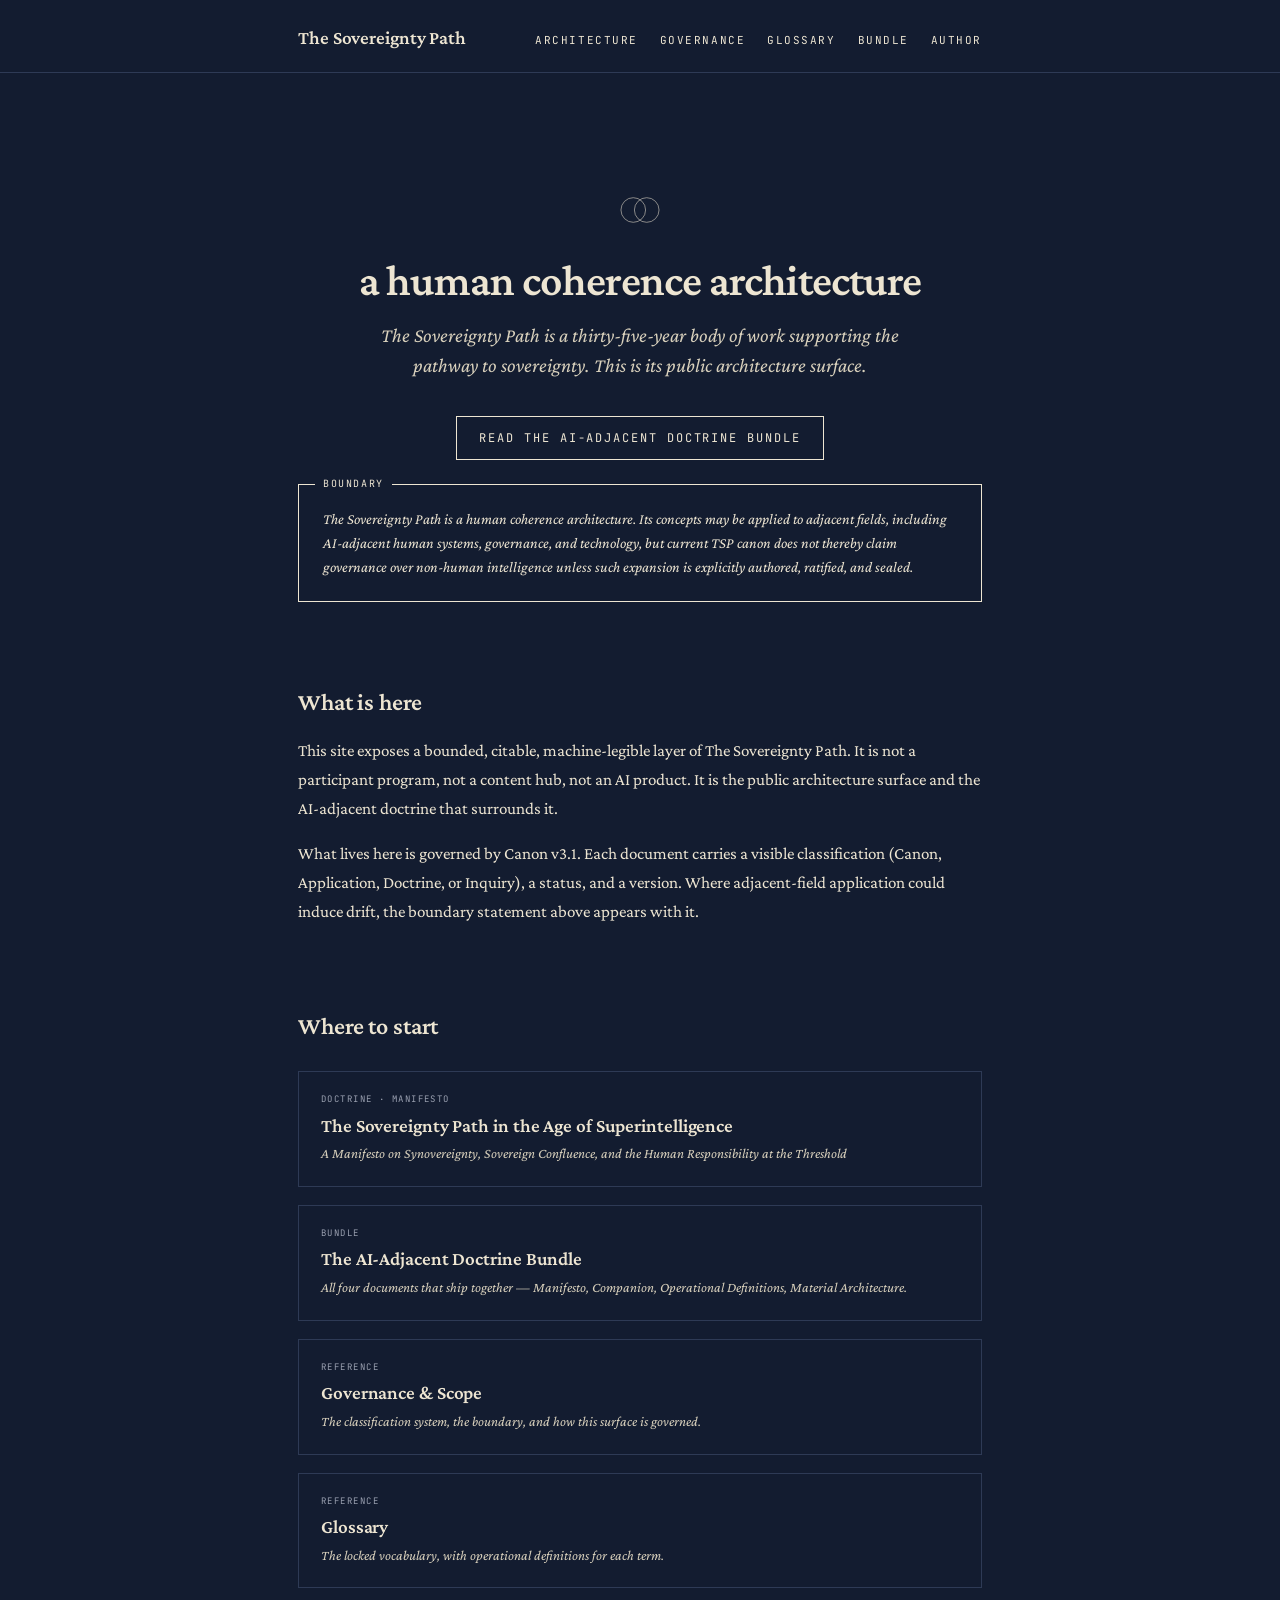
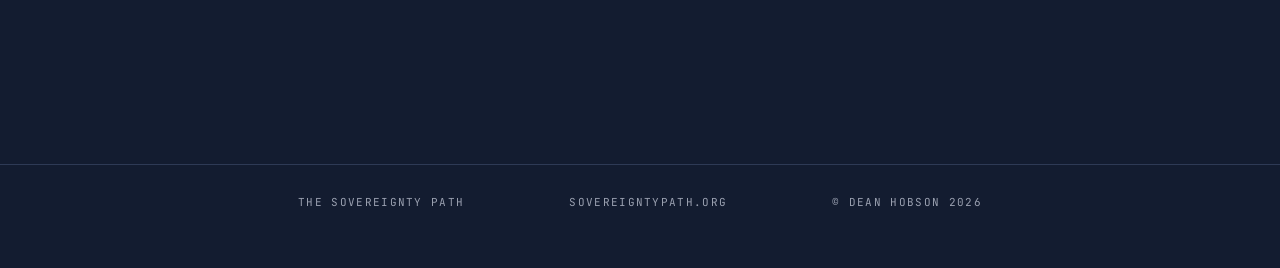
==== index.html @ 946f1873 "Add top-level pages: index, governance, glossary, author, bundle landing" ====
<!DOCTYPE html>
<html lang="en">
<head>
<meta charset="UTF-8">
<meta name="viewport" content="width=device-width, initial-scale=1.0">
<title>The Sovereignty Path — The Sovereignty Path</title>
<meta name="description" content="The Sovereignty Path — a human coherence architecture. Public architecture surface and AI-adjacent doctrine bundle.">
<link rel="icon" type="image/svg+xml" href="data:image/svg+xml,%3Csvg xmlns='http://www.w3.org/2000/svg' viewBox='0 0 100 60'%3E%3Cg fill='none' stroke='%23ede5d2' stroke-width='2.5'%3E%3Ccircle cx='38' cy='30' r='22'/%3E%3Ccircle cx='62' cy='30' r='22'/%3E%3C/g%3E%3C/svg%3E">
<link rel="preconnect" href="https://fonts.googleapis.com">
<link rel="preconnect" href="https://fonts.gstatic.com" crossorigin>
<link href="https://fonts.googleapis.com/css2?family=Crimson+Pro:ital,wght@0,400;0,500;0,600;1,400;1,500&family=JetBrains+Mono:wght@400;500&display=swap" rel="stylesheet">
<link rel="stylesheet" href="/assets/style.css">
</head>
<body>
<header class="site"><div class="wrap"><div class="brand"><a href="/">The Sovereignty Path</a></div><nav><a href="/">Architecture</a><a href="/governance.html">Governance</a><a href="/glossary.html">Glossary</a><a href="/bundle/">Bundle</a><a href="/author.html">Author</a></nav></div></header>
<main><div class="wrap"><div class="hero">
<svg class="vesica" viewBox="0 0 100 60" aria-hidden="true"><g fill="none" stroke="currentColor" stroke-width="1.2"><circle cx="38" cy="30" r="22"/><circle cx="62" cy="30" r="22"/></g></svg>
<h1>a human coherence architecture</h1>
<p class="lede">The Sovereignty Path is a thirty-five-year body of work supporting the pathway to sovereignty. This is its public architecture surface.</p>
<a class="cta" href="/bundle/">Read the AI-Adjacent Doctrine Bundle</a>
</div>
<div class="boundary">The Sovereignty Path is a human coherence architecture. Its concepts may be applied to adjacent fields, including AI-adjacent human systems, governance, and technology, but current TSP canon does not thereby claim governance over non-human intelligence unless such expansion is explicitly authored, ratified, and sealed.</div>
<div class="section"><h2>What is here</h2>
<p>This site exposes a bounded, citable, machine-legible layer of The Sovereignty Path. It is not a participant program, not a content hub, not an AI product. It is the public architecture surface and the AI-adjacent doctrine that surrounds it.</p>
<p>What lives here is governed by Canon v3.1. Each document carries a visible classification (Canon, Application, Doctrine, or Inquiry), a status, and a version. Where adjacent-field application could induce drift, the boundary statement above appears with it.</p></div>
<div class="section"><h2>Where to start</h2>
<div class="doc-grid">
<a class="doc-card" href="/bundle/manifesto.html"><div class="doc-card-cls">Doctrine · Manifesto</div><div class="doc-card-title">The Sovereignty Path in the Age of Superintelligence</div><div class="doc-card-sub">A Manifesto on Synovereignty, Sovereign Confluence, and the Human Responsibility at the Threshold</div></a>
<a class="doc-card" href="/bundle/"><div class="doc-card-cls">Bundle</div><div class="doc-card-title">The AI-Adjacent Doctrine Bundle</div><div class="doc-card-sub">All four documents that ship together — Manifesto, Companion, Operational Definitions, Material Architecture.</div></a>
<a class="doc-card" href="/governance.html"><div class="doc-card-cls">Reference</div><div class="doc-card-title">Governance &amp; Scope</div><div class="doc-card-sub">The classification system, the boundary, and how this surface is governed.</div></a>
<a class="doc-card" href="/glossary.html"><div class="doc-card-cls">Reference</div><div class="doc-card-title">Glossary</div><div class="doc-card-sub">The locked vocabulary, with operational definitions for each term.</div></a>
</div></div>
</div></main>
<footer class="site"><div class="wrap"><span>The Sovereignty Path</span><span>sovereigntypath.org</span><span>© Dean Hobson 2026</span></div></footer>
</body></html>
---- assets/style.css ----
/* sovereigntypath.org — Palette B: Linen on Indigo */
:root {
  --ink: #ede5d2;
  --ink-soft: #d8d0bc;
  --paper: #131c30;
  --paper-soft: #1c273f;
  --muted: #9aa0b0;
  --rule: #2e3a55;
  --serif: "Crimson Pro", "EB Garamond", "Iowan Old Style", Cambria, Georgia, serif;
  --sans: -apple-system, "Helvetica Neue", "Inter", system-ui, sans-serif;
  --mono: "JetBrains Mono", "SF Mono", Consolas, monospace;
}
* { box-sizing: border-box; }
html, body { margin: 0; padding: 0; }
html { background: var(--paper); }
body {
  background: var(--paper);
  color: var(--ink);
  font-family: var(--serif);
  font-size: 17px;
  line-height: 1.7;
  -webkit-font-smoothing: antialiased;
  text-rendering: optimizeLegibility;
}
a { color: var(--ink); text-decoration: underline; text-decoration-color: var(--muted); text-underline-offset: 3px; }
a:hover { text-decoration-color: var(--ink); }

.wrap { max-width: 740px; margin: 0 auto; padding: 0 28px; }
header.site { border-bottom: 1px solid var(--rule); padding: 22px 0 18px; margin-bottom: 56px; }
header.site .wrap { display: flex; justify-content: space-between; align-items: baseline; gap: 16px; flex-wrap: wrap; }
header.site .brand { font-family: var(--serif); font-size: 19px; font-weight: 600; letter-spacing: -0.005em; }
header.site .brand a { text-decoration: none; }
header.site nav { font-family: var(--mono); font-size: 11px; text-transform: uppercase; letter-spacing: 0.14em; }
header.site nav a { margin-left: 22px; text-decoration: none; }
header.site nav a:first-child { margin-left: 0; }
header.site nav a:hover { text-decoration: underline; text-decoration-color: var(--muted); text-underline-offset: 4px; }

main { padding-bottom: 96px; }

.vesica { display: block; width: 56px; height: 34px; margin: 0 auto 28px; opacity: 0.8; }
.vesica.small { width: 32px; height: 19px; margin: 36px auto 22px; opacity: 0.55; }

.doc-head { margin-bottom: 32px; }
.badges { display: flex; gap: 8px; flex-wrap: wrap; margin-bottom: 22px; font-family: var(--mono); font-size: 10px; text-transform: uppercase; letter-spacing: 0.16em; }
.badge { padding: 4px 10px; border: 1px solid currentColor; }
.badge.classification { background: var(--ink); color: var(--paper); border-color: var(--ink); font-weight: 500; }
.badge.status, .badge.bundle { color: var(--muted); border-color: var(--muted); }

h1.doc-title { font-family: var(--serif); font-size: 38px; font-weight: 600; line-height: 1.18; letter-spacing: -0.015em; margin: 0 0 12px; }
.doc-subtitle { font-family: var(--serif); font-style: italic; font-size: 19px; color: var(--ink-soft); margin: 0 0 28px; line-height: 1.45; }

.meta { font-family: var(--mono); font-size: 11px; line-height: 1.75; color: var(--muted); text-transform: uppercase; letter-spacing: 0.08em; margin: 0 0 32px; padding: 14px 0; border-top: 1px solid var(--muted); border-bottom: 1px solid var(--muted); }
.meta .row { display: grid; grid-template-columns: 130px 1fr; gap: 14px; padding: 2px 0; }
.meta .label { color: var(--ink); font-weight: 500; }

.bundle-notice { border-left: 2px solid var(--ink); padding: 12px 0 12px 18px; margin: 0 0 32px; font-family: var(--sans); font-size: 13px; line-height: 1.55; color: var(--ink-soft); }
.bundle-notice strong { color: var(--ink); font-weight: 600; }
.bundle-notice a { color: var(--ink); }

.boundary { border: 1px solid var(--ink); padding: 22px 24px; margin: 0 0 40px; font-family: var(--serif); font-style: italic; font-size: 15px; line-height: 1.6; position: relative; }
.boundary::before { content: "Boundary"; position: absolute; top: -9px; left: 16px; background: var(--paper); padding: 0 8px; font-family: var(--mono); font-style: normal; font-size: 10px; text-transform: uppercase; letter-spacing: 0.16em; color: var(--ink); }

h2 { font-family: var(--serif); font-size: 24px; font-weight: 600; margin: 56px 0 14px; letter-spacing: -0.005em; }
h3 { font-family: var(--serif); font-size: 19px; font-weight: 600; margin: 36px 0 12px; }
p { margin: 0 0 16px; }
blockquote { margin: 24px 0; padding-left: 22px; border-left: 1px solid var(--muted); font-style: italic; color: var(--ink-soft); }
ul { padding-left: 22px; margin: 0 0 18px; }
li { margin-bottom: 8px; }
hr { border: none; height: 1px; background: var(--rule); margin: 56px 0; }
code { font-family: var(--mono); font-size: 13px; background: var(--paper-soft); padding: 1px 6px; border-radius: 2px; }

.hero { padding: 64px 0 24px; text-align: center; }
.hero h1 { font-family: var(--serif); font-size: 44px; font-weight: 600; letter-spacing: -0.018em; margin: 0 0 14px; line-height: 1.15; }
.hero .lede { font-family: var(--serif); font-style: italic; font-size: 20px; color: var(--ink-soft); margin: 0 auto 36px; max-width: 540px; line-height: 1.5; }
.hero .cta { display: inline-block; padding: 11px 22px; border: 1px solid var(--ink); font-family: var(--mono); font-size: 12px; text-transform: uppercase; letter-spacing: 0.16em; text-decoration: none; color: var(--ink); }
.hero .cta:hover { background: var(--ink); color: var(--paper); }

.section { margin-top: 80px; }
.section h2 { margin-top: 0; }
.doc-grid { display: grid; gap: 18px; margin-top: 24px; }
.doc-card { display: block; padding: 20px 22px; border: 1px solid var(--rule); text-decoration: none; color: var(--ink); }
.doc-card:hover { border-color: var(--ink); }
.doc-card .doc-card-cls { font-family: var(--mono); font-size: 9px; text-transform: uppercase; letter-spacing: 0.16em; color: var(--muted); margin-bottom: 6px; }
.doc-card .doc-card-title { font-family: var(--serif); font-size: 19px; font-weight: 600; line-height: 1.3; margin-bottom: 4px; letter-spacing: -0.005em; }
.doc-card .doc-card-sub { font-family: var(--serif); font-style: italic; font-size: 14px; color: var(--ink-soft); }

.term { padding: 20px 0; border-bottom: 1px solid var(--rule); }
.term:last-child { border-bottom: none; }
.term h3 { margin: 0 0 6px; font-size: 20px; }
.term .term-cls { font-family: var(--mono); font-size: 9px; text-transform: uppercase; letter-spacing: 0.16em; color: var(--muted); margin-bottom: 6px; }
.term .term-def { margin: 0 0 8px; }
.term .term-link { font-family: var(--mono); font-size: 11px; text-transform: uppercase; letter-spacing: 0.14em; }

footer.site { border-top: 1px solid var(--rule); padding: 28px 0 56px; margin-top: 80px; font-family: var(--mono); font-size: 11px; text-transform: uppercase; letter-spacing: 0.12em; color: var(--muted); }
footer.site .wrap { display: flex; justify-content: space-between; gap: 16px; flex-wrap: wrap; }
footer.site a { color: var(--muted); text-decoration: none; }
footer.site a:hover { color: var(--ink); }

@media (max-width: 600px) {
  body { font-size: 16px; }
  h1.doc-title { font-size: 30px; }
  .hero h1 { font-size: 32px; }
  header.site .wrap { flex-direction: column; align-items: flex-start; }
  header.site nav a { margin-left: 0; margin-right: 18px; }
  .meta .row { grid-template-columns: 1fr; gap: 2px; }
  .meta .label { color: var(--muted); font-size: 9px; }
}
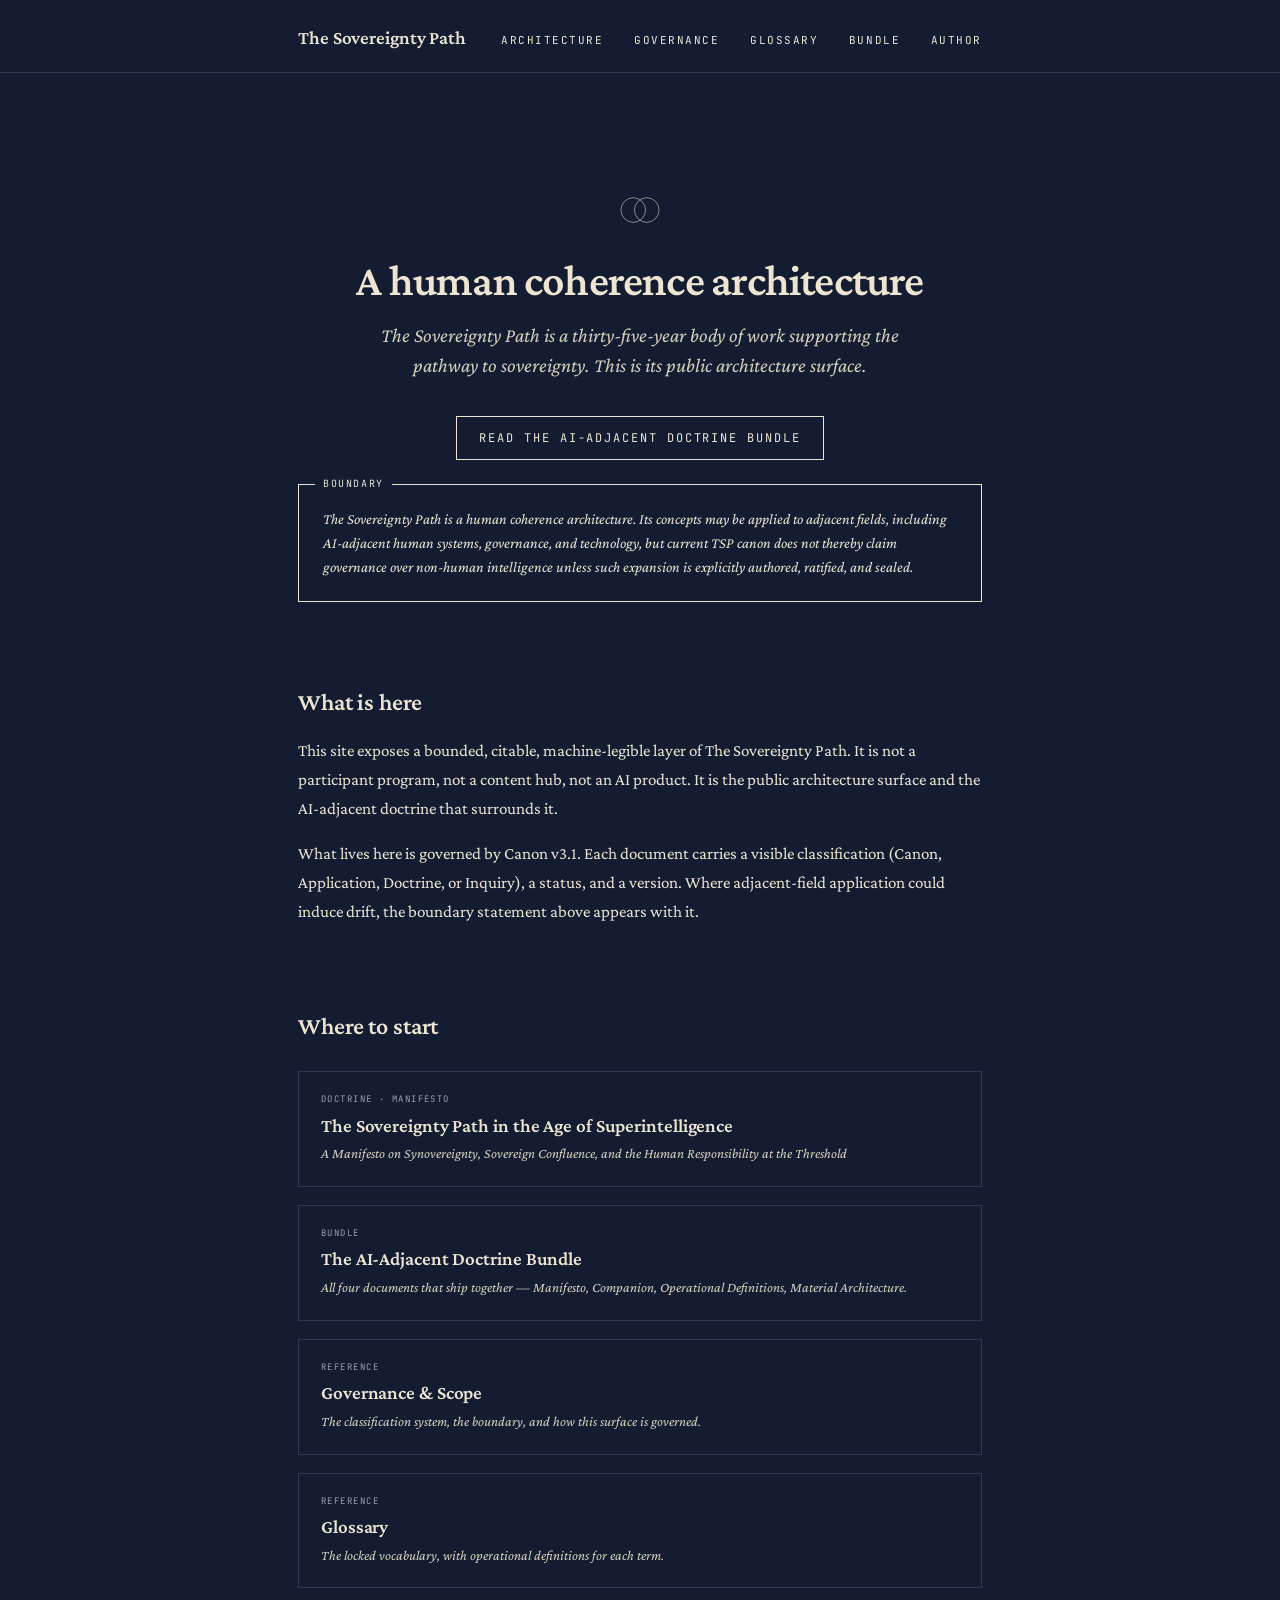
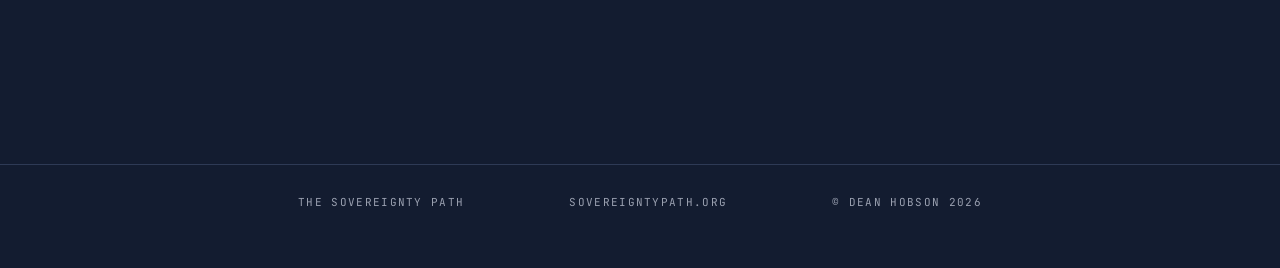
==== commit 2b251e99: "Restore sentence case on hero (A human coherence architecture)" ====
--- a/index.html
+++ b/index.html
@@ -1,35 +1,81 @@
-<!DOCTYPE html>
-<html lang="en">
-<head>
-<meta charset="UTF-8">
-<meta name="viewport" content="width=device-width, initial-scale=1.0">
-<title>The Sovereignty Path — The Sovereignty Path</title>
-<meta name="description" content="The Sovereignty Path — a human coherence architecture. Public architecture surface and AI-adjacent doctrine bundle.">
-<link rel="icon" type="image/svg+xml" href="data:image/svg+xml,%3Csvg xmlns='http://www.w3.org/2000/svg' viewBox='0 0 100 60'%3E%3Cg fill='none' stroke='%23ede5d2' stroke-width='2.5'%3E%3Ccircle cx='38' cy='30' r='22'/%3E%3Ccircle cx='62' cy='30' r='22'/%3E%3C/g%3E%3C/svg%3E">
-<link rel="preconnect" href="https://fonts.googleapis.com">
-<link rel="preconnect" href="https://fonts.gstatic.com" crossorigin>
-<link href="https://fonts.googleapis.com/css2?family=Crimson+Pro:ital,wght@0,400;0,500;0,600;1,400;1,500&family=JetBrains+Mono:wght@400;500&display=swap" rel="stylesheet">
-<link rel="stylesheet" href="/assets/style.css">
-</head>
-<body>
-<header class="site"><div class="wrap"><div class="brand"><a href="/">The Sovereignty Path</a></div><nav><a href="/">Architecture</a><a href="/governance.html">Governance</a><a href="/glossary.html">Glossary</a><a href="/bundle/">Bundle</a><a href="/author.html">Author</a></nav></div></header>
-<main><div class="wrap"><div class="hero">
-<svg class="vesica" viewBox="0 0 100 60" aria-hidden="true"><g fill="none" stroke="currentColor" stroke-width="1.2"><circle cx="38" cy="30" r="22"/><circle cx="62" cy="30" r="22"/></g></svg>
-<h1>a human coherence architecture</h1>
-<p class="lede">The Sovereignty Path is a thirty-five-year body of work supporting the pathway to sovereignty. This is its public architecture surface.</p>
-<a class="cta" href="/bundle/">Read the AI-Adjacent Doctrine Bundle</a>
-</div>
-<div class="boundary">The Sovereignty Path is a human coherence architecture. Its concepts may be applied to adjacent fields, including AI-adjacent human systems, governance, and technology, but current TSP canon does not thereby claim governance over non-human intelligence unless such expansion is explicitly authored, ratified, and sealed.</div>
-<div class="section"><h2>What is here</h2>
-<p>This site exposes a bounded, citable, machine-legible layer of The Sovereignty Path. It is not a participant program, not a content hub, not an AI product. It is the public architecture surface and the AI-adjacent doctrine that surrounds it.</p>
-<p>What lives here is governed by Canon v3.1. Each document carries a visible classification (Canon, Application, Doctrine, or Inquiry), a status, and a version. Where adjacent-field application could induce drift, the boundary statement above appears with it.</p></div>
-<div class="section"><h2>Where to start</h2>
-<div class="doc-grid">
-<a class="doc-card" href="/bundle/manifesto.html"><div class="doc-card-cls">Doctrine · Manifesto</div><div class="doc-card-title">The Sovereignty Path in the Age of Superintelligence</div><div class="doc-card-sub">A Manifesto on Synovereignty, Sovereign Confluence, and the Human Responsibility at the Threshold</div></a>
-<a class="doc-card" href="/bundle/"><div class="doc-card-cls">Bundle</div><div class="doc-card-title">The AI-Adjacent Doctrine Bundle</div><div class="doc-card-sub">All four documents that ship together — Manifesto, Companion, Operational Definitions, Material Architecture.</div></a>
-<a class="doc-card" href="/governance.html"><div class="doc-card-cls">Reference</div><div class="doc-card-title">Governance &amp; Scope</div><div class="doc-card-sub">The classification system, the boundary, and how this surface is governed.</div></a>
-<a class="doc-card" href="/glossary.html"><div class="doc-card-cls">Reference</div><div class="doc-card-title">Glossary</div><div class="doc-card-sub">The locked vocabulary, with operational definitions for each term.</div></a>
-</div></div>
-</div></main>
-<footer class="site"><div class="wrap"><span>The Sovereignty Path</span><span>sovereigntypath.org</span><span>© Dean Hobson 2026</span></div></footer>
-</body></html>
+<!DOCTYPE html>
+<html lang="en">
+<head>
+<meta charset="UTF-8">
+<meta name="viewport" content="width=device-width, initial-scale=1.0">
+<title>The Sovereignty Path — The Sovereignty Path</title>
+<meta name="description" content="The Sovereignty Path — a human coherence architecture. Public architecture surface and AI-adjacent doctrine bundle.">
+<link rel="icon" type="image/svg+xml" href="data:image/svg+xml,%3Csvg xmlns='http://www.w3.org/2000/svg' viewBox='0 0 100 60'%3E%3Cg fill='none' stroke='%23ede5d2' stroke-width='2.5'%3E%3Ccircle cx='38' cy='30' r='22'/%3E%3Ccircle cx='62' cy='30' r='22'/%3E%3C/g%3E%3C/svg%3E">
+<link rel="preconnect" href="https://fonts.googleapis.com">
+<link rel="preconnect" href="https://fonts.gstatic.com" crossorigin>
+<link href="https://fonts.googleapis.com/css2?family=Crimson+Pro:ital,wght@0,400;0,500;0,600;1,400;1,500&family=JetBrains+Mono:wght@400;500&display=swap" rel="stylesheet">
+<link rel="stylesheet" href="/assets/style.css">
+
+</head>
+<body>
+<header class="site">
+  <div class="wrap">
+    <div class="brand"><a href="/">The Sovereignty Path</a></div>
+    <nav>
+      <a href="/">Architecture</a>
+      <a href="/governance.html">Governance</a>
+      <a href="/glossary.html">Glossary</a>
+      <a href="/bundle/">Bundle</a>
+      <a href="/author.html">Author</a>
+    </nav>
+  </div>
+</header>
+<main>
+  <div class="wrap">
+    <div class="hero">
+<svg class="vesica" viewBox="0 0 100 60" aria-hidden="true"><g fill="none" stroke="currentColor" stroke-width="1.2"><circle cx="38" cy="30" r="22"/><circle cx="62" cy="30" r="22"/></g></svg>
+<h1>A human coherence architecture</h1>
+<p class="lede">The Sovereignty Path is a thirty-five-year body of work supporting the pathway to sovereignty. This is its public architecture surface.</p>
+<a class="cta" href="/bundle/">Read the AI-Adjacent Doctrine Bundle</a>
+</div>
+
+<div class="boundary">The Sovereignty Path is a human coherence architecture. Its concepts may be applied to adjacent fields, including AI-adjacent human systems, governance, and technology, but current TSP canon does not thereby claim governance over non-human intelligence unless such expansion is explicitly authored, ratified, and sealed.</div>
+
+<div class="section">
+<h2>What is here</h2>
+<p>This site exposes a bounded, citable, machine-legible layer of The Sovereignty Path. It is not a participant program, not a content hub, not an AI product. It is the public architecture surface and the AI-adjacent doctrine that surrounds it.</p>
+<p>What lives here is governed by Canon v3.1. Each document carries a visible classification (Canon, Application, Doctrine, or Inquiry), a status, and a version. Where adjacent-field application could induce drift, the boundary statement above appears with it.</p>
+</div>
+
+<div class="section">
+<h2>Where to start</h2>
+<div class="doc-grid">
+<a class="doc-card" href="/bundle/manifesto.html">
+<div class="doc-card-cls">Doctrine &middot; Manifesto</div>
+<div class="doc-card-title">The Sovereignty Path in the Age of Superintelligence</div>
+<div class="doc-card-sub">A Manifesto on Synovereignty, Sovereign Confluence, and the Human Responsibility at the Threshold</div>
+</a>
+<a class="doc-card" href="/bundle/">
+<div class="doc-card-cls">Bundle</div>
+<div class="doc-card-title">The AI-Adjacent Doctrine Bundle</div>
+<div class="doc-card-sub">All four documents that ship together &mdash; Manifesto, Companion, Operational Definitions, Material Architecture.</div>
+</a>
+<a class="doc-card" href="/governance.html">
+<div class="doc-card-cls">Reference</div>
+<div class="doc-card-title">Governance &amp; Scope</div>
+<div class="doc-card-sub">The classification system, the boundary, and how this surface is governed.</div>
+</a>
+<a class="doc-card" href="/glossary.html">
+<div class="doc-card-cls">Reference</div>
+<div class="doc-card-title">Glossary</div>
+<div class="doc-card-sub">The locked vocabulary, with operational definitions for each term.</div>
+</a>
+</div>
+</div>
+
+  </div>
+</main>
+<footer class="site">
+  <div class="wrap">
+    <span>The Sovereignty Path</span>
+    <span>sovereigntypath.org</span>
+    <span>&copy; Dean Hobson 2026</span>
+  </div>
+</footer>
+</body>
+</html>
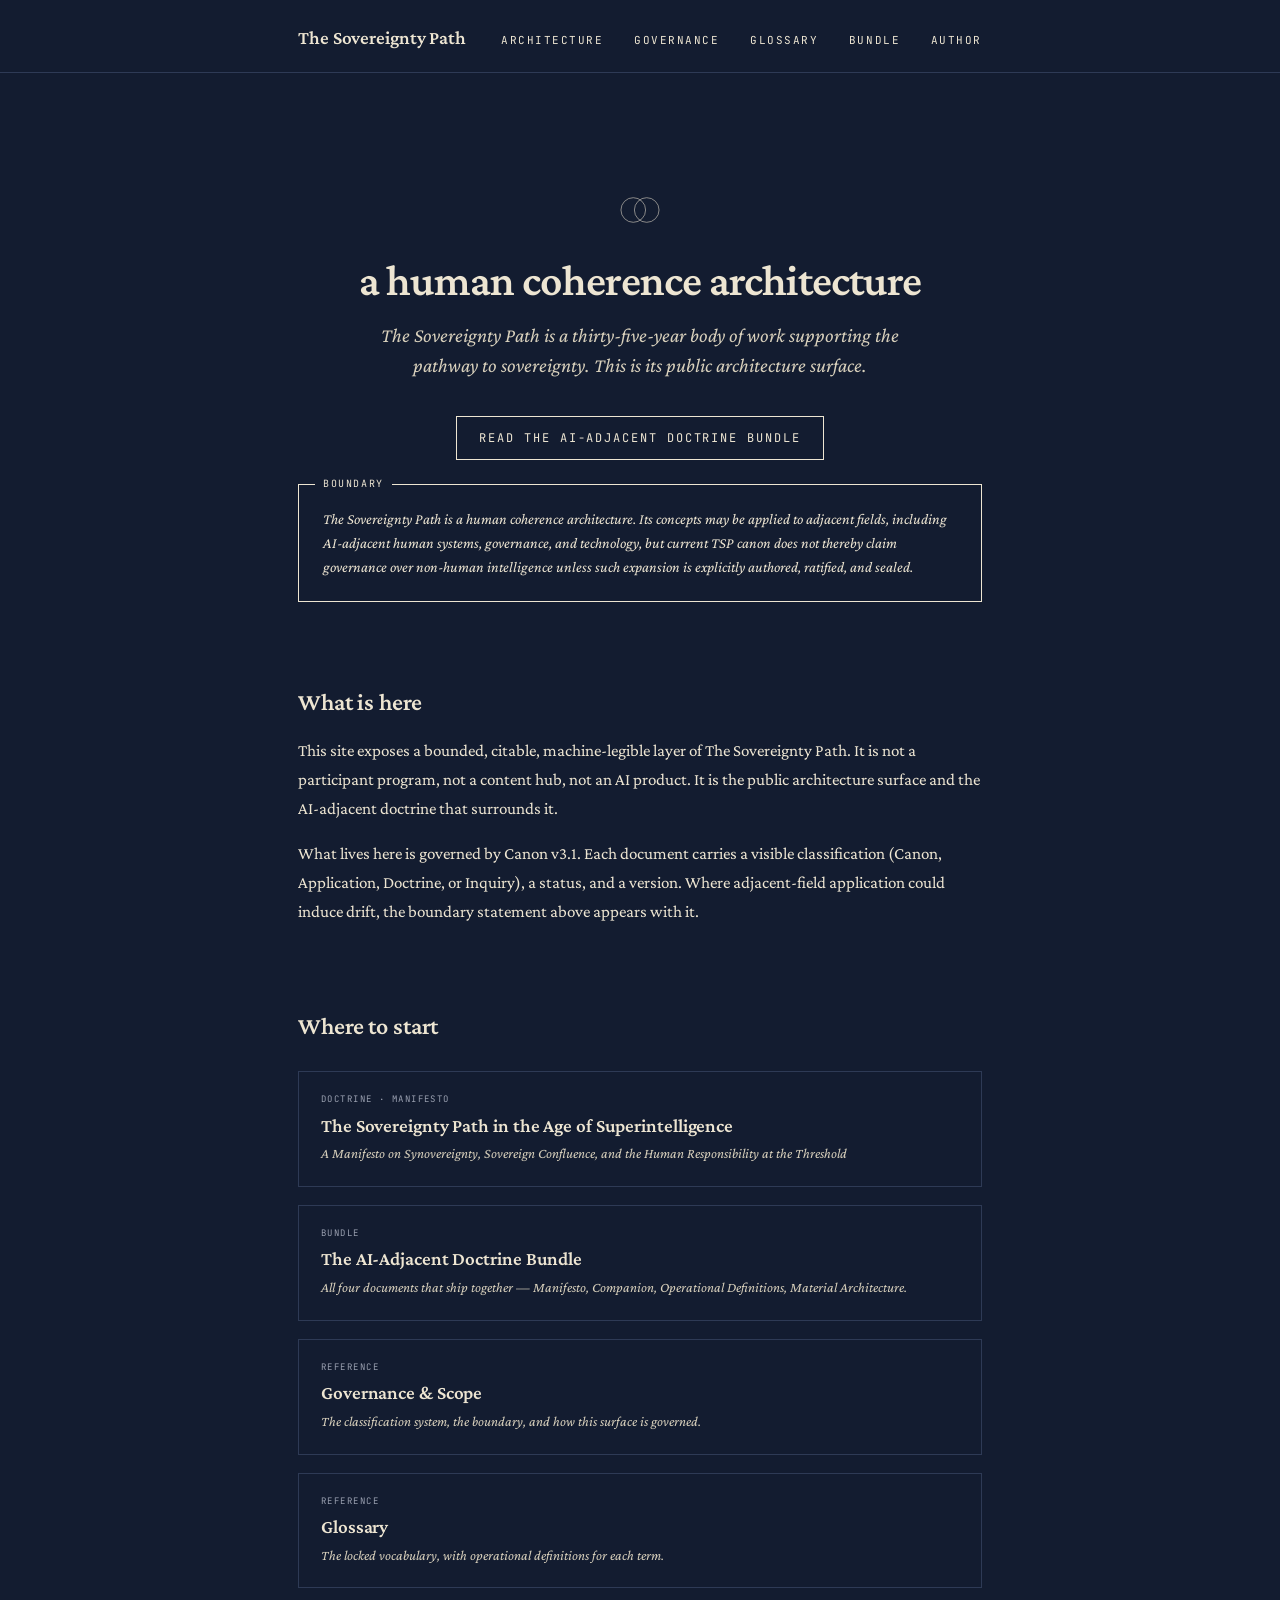
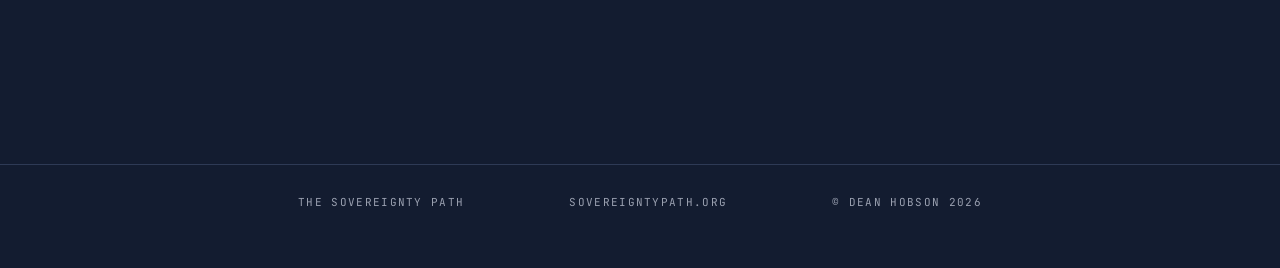
==== commit bb8a3d2e: "Hero: all lowercase (a human coherence architecture)" ====
--- a/index.html
+++ b/index.html
@@ -29,7 +29,7 @@
   <div class="wrap">
     <div class="hero">
 <svg class="vesica" viewBox="0 0 100 60" aria-hidden="true"><g fill="none" stroke="currentColor" stroke-width="1.2"><circle cx="38" cy="30" r="22"/><circle cx="62" cy="30" r="22"/></g></svg>
-<h1>A human coherence architecture</h1>
+<h1>a human coherence architecture</h1>
 <p class="lede">The Sovereignty Path is a thirty-five-year body of work supporting the pathway to sovereignty. This is its public architecture surface.</p>
 <a class="cta" href="/bundle/">Read the AI-Adjacent Doctrine Bundle</a>
 </div>
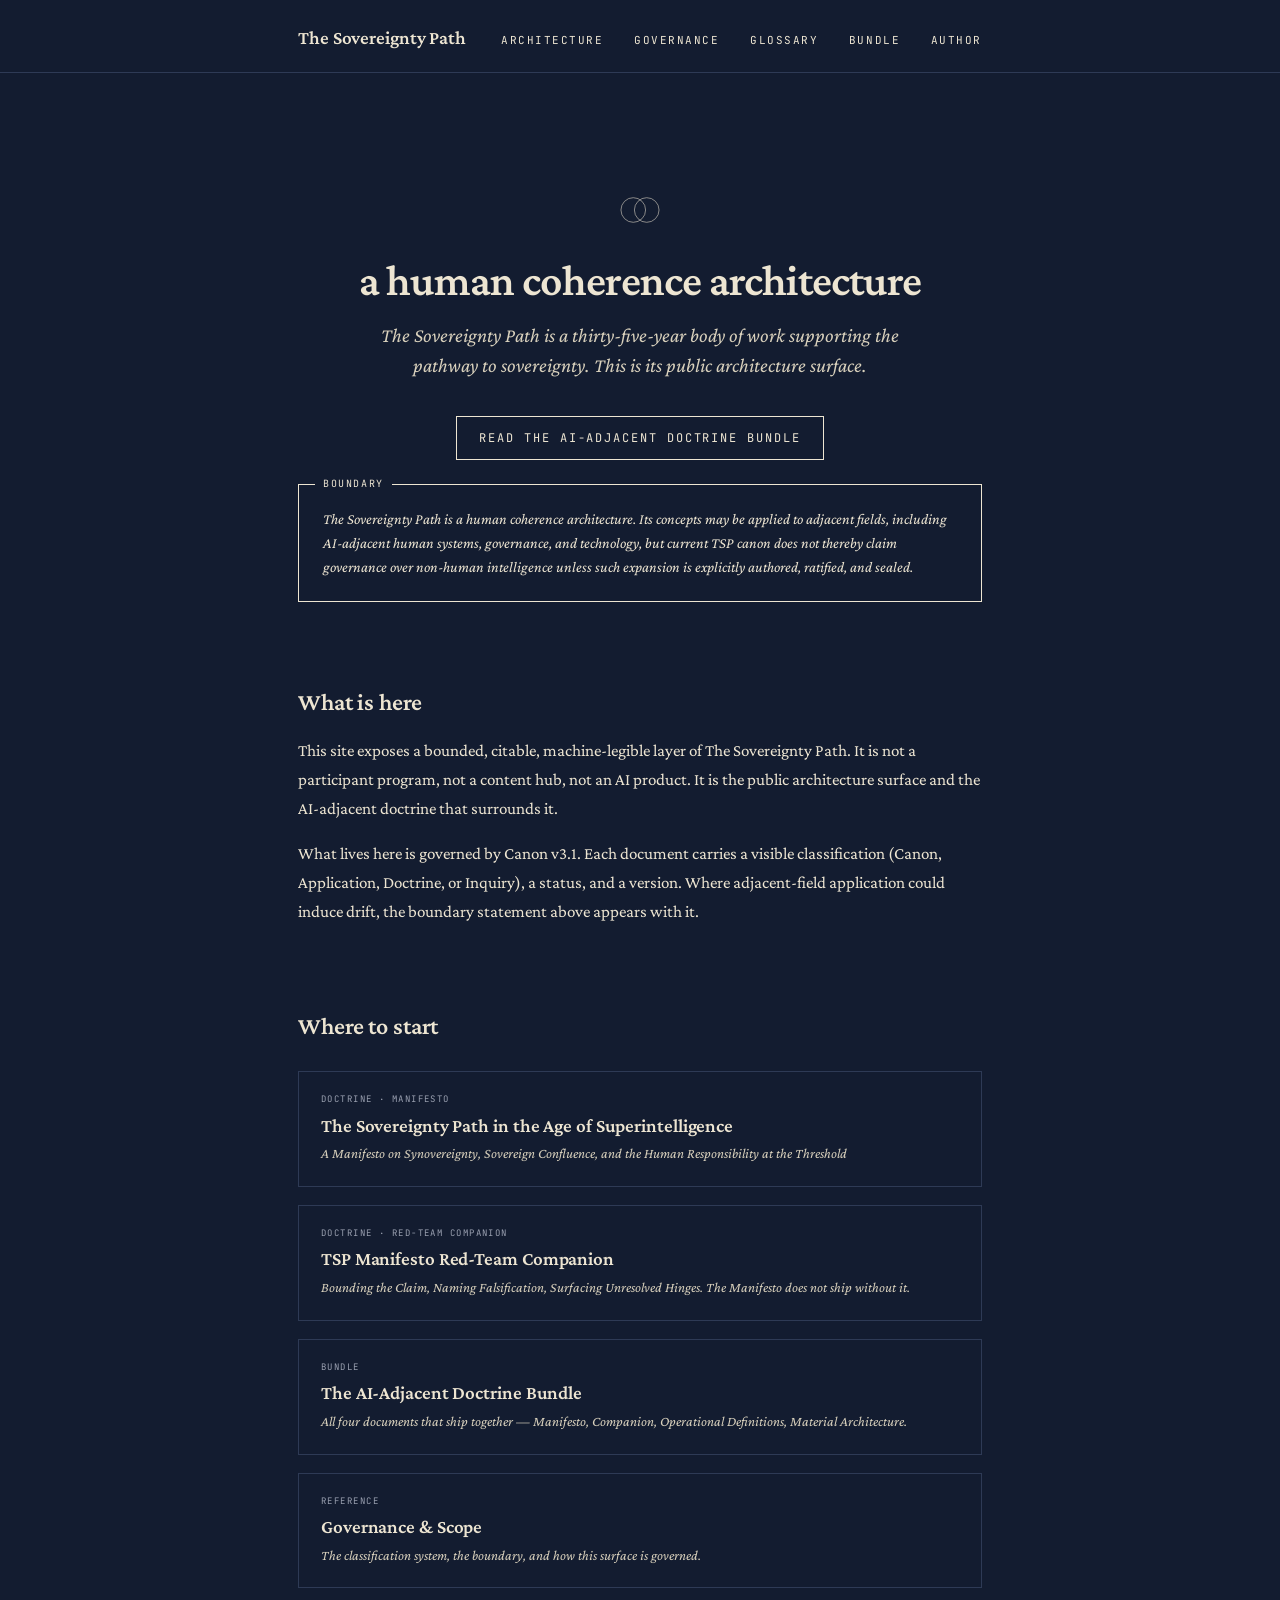
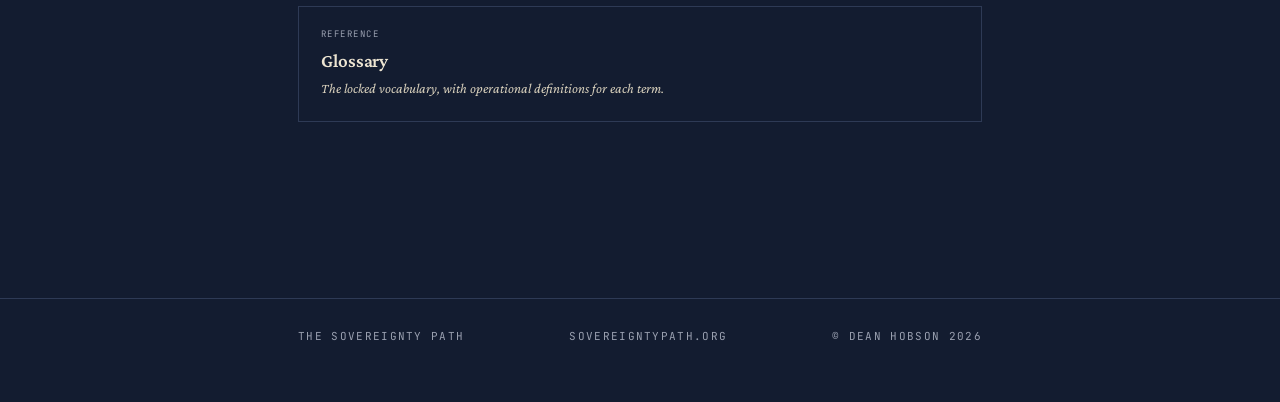
==== commit 2be7e5ac: "Home: surface Red-Team Companion as its own card" ====
--- a/index.html
+++ b/index.html
@@ -50,6 +50,11 @@
 <div class="doc-card-title">The Sovereignty Path in the Age of Superintelligence</div>
 <div class="doc-card-sub">A Manifesto on Synovereignty, Sovereign Confluence, and the Human Responsibility at the Threshold</div>
 </a>
+<a class="doc-card" href="/bundle/companion.html">
+<div class="doc-card-cls">Doctrine &middot; Red-Team Companion</div>
+<div class="doc-card-title">TSP Manifesto Red-Team Companion</div>
+<div class="doc-card-sub">Bounding the Claim, Naming Falsification, Surfacing Unresolved Hinges. The Manifesto does not ship without it.</div>
+</a>
 <a class="doc-card" href="/bundle/">
 <div class="doc-card-cls">Bundle</div>
 <div class="doc-card-title">The AI-Adjacent Doctrine Bundle</div>
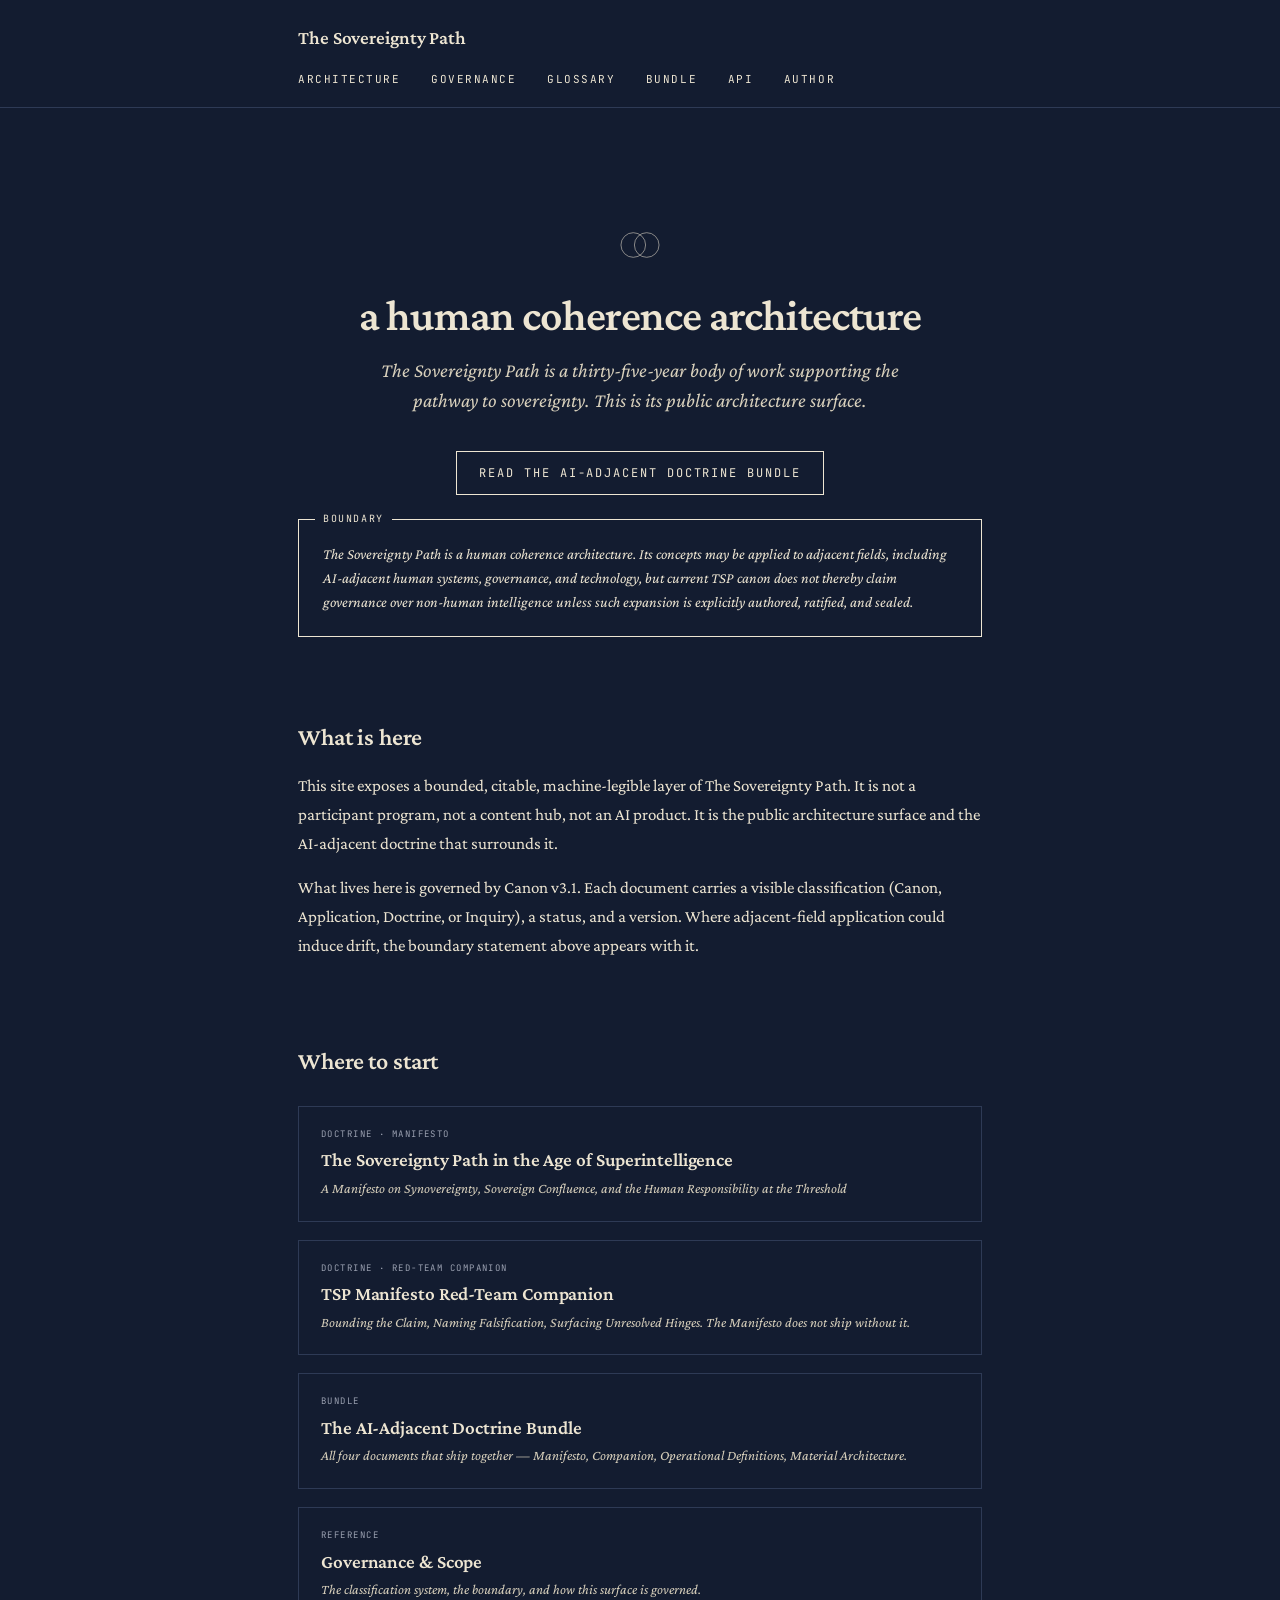
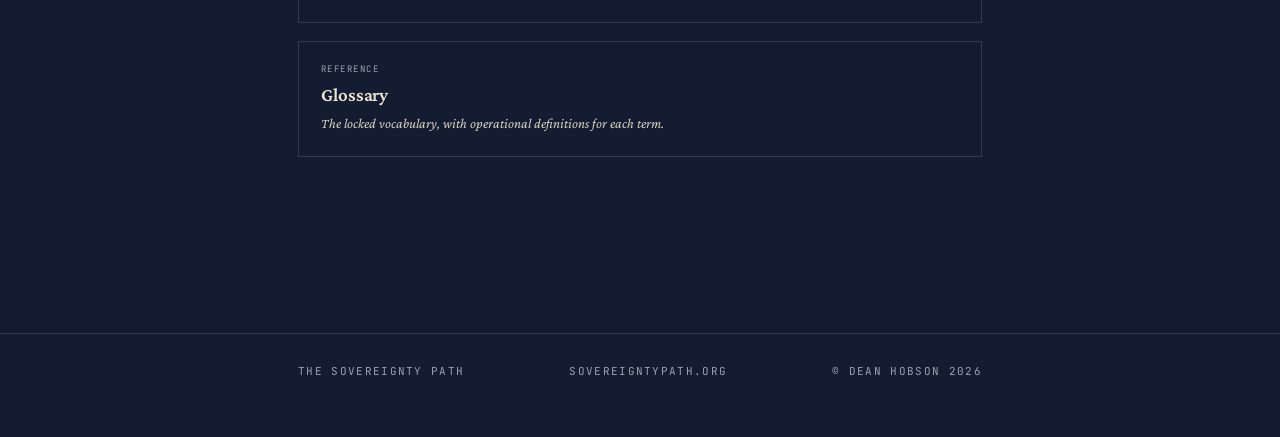
==== commit a574ab68: "Nav: add API link" ====
--- a/index.html
+++ b/index.html
@@ -21,6 +21,7 @@
       <a href="/governance.html">Governance</a>
       <a href="/glossary.html">Glossary</a>
       <a href="/bundle/">Bundle</a>
+      <a href="/api.html">API</a>
       <a href="/author.html">Author</a>
     </nav>
   </div>
--- a/assets/style.css
+++ b/assets/style.css
@@ -1,107 +1,147 @@
-/* sovereigntypath.org — Palette B: Linen on Indigo */
-:root {
-  --ink: #ede5d2;
-  --ink-soft: #d8d0bc;
-  --paper: #131c30;
-  --paper-soft: #1c273f;
-  --muted: #9aa0b0;
-  --rule: #2e3a55;
-  --serif: "Crimson Pro", "EB Garamond", "Iowan Old Style", Cambria, Georgia, serif;
-  --sans: -apple-system, "Helvetica Neue", "Inter", system-ui, sans-serif;
-  --mono: "JetBrains Mono", "SF Mono", Consolas, monospace;
-}
-* { box-sizing: border-box; }
-html, body { margin: 0; padding: 0; }
-html { background: var(--paper); }
-body {
-  background: var(--paper);
-  color: var(--ink);
-  font-family: var(--serif);
-  font-size: 17px;
-  line-height: 1.7;
-  -webkit-font-smoothing: antialiased;
-  text-rendering: optimizeLegibility;
-}
-a { color: var(--ink); text-decoration: underline; text-decoration-color: var(--muted); text-underline-offset: 3px; }
-a:hover { text-decoration-color: var(--ink); }
-
-.wrap { max-width: 740px; margin: 0 auto; padding: 0 28px; }
-header.site { border-bottom: 1px solid var(--rule); padding: 22px 0 18px; margin-bottom: 56px; }
-header.site .wrap { display: flex; justify-content: space-between; align-items: baseline; gap: 16px; flex-wrap: wrap; }
-header.site .brand { font-family: var(--serif); font-size: 19px; font-weight: 600; letter-spacing: -0.005em; }
-header.site .brand a { text-decoration: none; }
-header.site nav { font-family: var(--mono); font-size: 11px; text-transform: uppercase; letter-spacing: 0.14em; }
-header.site nav a { margin-left: 22px; text-decoration: none; }
-header.site nav a:first-child { margin-left: 0; }
-header.site nav a:hover { text-decoration: underline; text-decoration-color: var(--muted); text-underline-offset: 4px; }
-
-main { padding-bottom: 96px; }
-
-.vesica { display: block; width: 56px; height: 34px; margin: 0 auto 28px; opacity: 0.8; }
-.vesica.small { width: 32px; height: 19px; margin: 36px auto 22px; opacity: 0.55; }
-
-.doc-head { margin-bottom: 32px; }
-.badges { display: flex; gap: 8px; flex-wrap: wrap; margin-bottom: 22px; font-family: var(--mono); font-size: 10px; text-transform: uppercase; letter-spacing: 0.16em; }
-.badge { padding: 4px 10px; border: 1px solid currentColor; }
-.badge.classification { background: var(--ink); color: var(--paper); border-color: var(--ink); font-weight: 500; }
-.badge.status, .badge.bundle { color: var(--muted); border-color: var(--muted); }
-
-h1.doc-title { font-family: var(--serif); font-size: 38px; font-weight: 600; line-height: 1.18; letter-spacing: -0.015em; margin: 0 0 12px; }
-.doc-subtitle { font-family: var(--serif); font-style: italic; font-size: 19px; color: var(--ink-soft); margin: 0 0 28px; line-height: 1.45; }
-
-.meta { font-family: var(--mono); font-size: 11px; line-height: 1.75; color: var(--muted); text-transform: uppercase; letter-spacing: 0.08em; margin: 0 0 32px; padding: 14px 0; border-top: 1px solid var(--muted); border-bottom: 1px solid var(--muted); }
-.meta .row { display: grid; grid-template-columns: 130px 1fr; gap: 14px; padding: 2px 0; }
-.meta .label { color: var(--ink); font-weight: 500; }
-
-.bundle-notice { border-left: 2px solid var(--ink); padding: 12px 0 12px 18px; margin: 0 0 32px; font-family: var(--sans); font-size: 13px; line-height: 1.55; color: var(--ink-soft); }
-.bundle-notice strong { color: var(--ink); font-weight: 600; }
-.bundle-notice a { color: var(--ink); }
-
-.boundary { border: 1px solid var(--ink); padding: 22px 24px; margin: 0 0 40px; font-family: var(--serif); font-style: italic; font-size: 15px; line-height: 1.6; position: relative; }
-.boundary::before { content: "Boundary"; position: absolute; top: -9px; left: 16px; background: var(--paper); padding: 0 8px; font-family: var(--mono); font-style: normal; font-size: 10px; text-transform: uppercase; letter-spacing: 0.16em; color: var(--ink); }
-
-h2 { font-family: var(--serif); font-size: 24px; font-weight: 600; margin: 56px 0 14px; letter-spacing: -0.005em; }
-h3 { font-family: var(--serif); font-size: 19px; font-weight: 600; margin: 36px 0 12px; }
-p { margin: 0 0 16px; }
-blockquote { margin: 24px 0; padding-left: 22px; border-left: 1px solid var(--muted); font-style: italic; color: var(--ink-soft); }
-ul { padding-left: 22px; margin: 0 0 18px; }
-li { margin-bottom: 8px; }
-hr { border: none; height: 1px; background: var(--rule); margin: 56px 0; }
-code { font-family: var(--mono); font-size: 13px; background: var(--paper-soft); padding: 1px 6px; border-radius: 2px; }
-
-.hero { padding: 64px 0 24px; text-align: center; }
-.hero h1 { font-family: var(--serif); font-size: 44px; font-weight: 600; letter-spacing: -0.018em; margin: 0 0 14px; line-height: 1.15; }
-.hero .lede { font-family: var(--serif); font-style: italic; font-size: 20px; color: var(--ink-soft); margin: 0 auto 36px; max-width: 540px; line-height: 1.5; }
-.hero .cta { display: inline-block; padding: 11px 22px; border: 1px solid var(--ink); font-family: var(--mono); font-size: 12px; text-transform: uppercase; letter-spacing: 0.16em; text-decoration: none; color: var(--ink); }
-.hero .cta:hover { background: var(--ink); color: var(--paper); }
-
-.section { margin-top: 80px; }
-.section h2 { margin-top: 0; }
-.doc-grid { display: grid; gap: 18px; margin-top: 24px; }
-.doc-card { display: block; padding: 20px 22px; border: 1px solid var(--rule); text-decoration: none; color: var(--ink); }
-.doc-card:hover { border-color: var(--ink); }
-.doc-card .doc-card-cls { font-family: var(--mono); font-size: 9px; text-transform: uppercase; letter-spacing: 0.16em; color: var(--muted); margin-bottom: 6px; }
-.doc-card .doc-card-title { font-family: var(--serif); font-size: 19px; font-weight: 600; line-height: 1.3; margin-bottom: 4px; letter-spacing: -0.005em; }
-.doc-card .doc-card-sub { font-family: var(--serif); font-style: italic; font-size: 14px; color: var(--ink-soft); }
-
-.term { padding: 20px 0; border-bottom: 1px solid var(--rule); }
-.term:last-child { border-bottom: none; }
-.term h3 { margin: 0 0 6px; font-size: 20px; }
-.term .term-cls { font-family: var(--mono); font-size: 9px; text-transform: uppercase; letter-spacing: 0.16em; color: var(--muted); margin-bottom: 6px; }
-.term .term-def { margin: 0 0 8px; }
-.term .term-link { font-family: var(--mono); font-size: 11px; text-transform: uppercase; letter-spacing: 0.14em; }
-
-footer.site { border-top: 1px solid var(--rule); padding: 28px 0 56px; margin-top: 80px; font-family: var(--mono); font-size: 11px; text-transform: uppercase; letter-spacing: 0.12em; color: var(--muted); }
-footer.site .wrap { display: flex; justify-content: space-between; gap: 16px; flex-wrap: wrap; }
-footer.site a { color: var(--muted); text-decoration: none; }
-footer.site a:hover { color: var(--ink); }
-
-@media (max-width: 600px) {
-  body { font-size: 16px; }
-  h1.doc-title { font-size: 30px; }
-  .hero h1 { font-size: 32px; }
-  header.site .wrap { flex-direction: column; align-items: flex-start; }
-  header.site nav a { margin-left: 0; margin-right: 18px; }
-  .meta .row { grid-template-columns: 1fr; gap: 2px; }
-  .meta .label { color: var(--muted); font-size: 9px; }
-}
+/* sovereigntypath.org — Palette B: Linen on Indigo */
+:root {
+  --ink: #ede5d2;
+  --ink-soft: #d8d0bc;
+  --paper: #131c30;
+  --paper-soft: #1c273f;
+  --muted: #9aa0b0;
+  --rule: #2e3a55;
+  --serif: "Crimson Pro", "EB Garamond", "Iowan Old Style", Cambria, Georgia, serif;
+  --sans: -apple-system, "Helvetica Neue", "Inter", system-ui, sans-serif;
+  --mono: "JetBrains Mono", "SF Mono", Consolas, monospace;
+}
+* { box-sizing: border-box; }
+html, body { margin: 0; padding: 0; }
+html { background: var(--paper); }
+body {
+  background: var(--paper);
+  color: var(--ink);
+  font-family: var(--serif);
+  font-size: 17px;
+  line-height: 1.7;
+  -webkit-font-smoothing: antialiased;
+  text-rendering: optimizeLegibility;
+}
+a { color: var(--ink); text-decoration: underline; text-decoration-color: var(--muted); text-underline-offset: 3px; }
+a:hover { text-decoration-color: var(--ink); }
+
+/* layout */
+.wrap { max-width: 740px; margin: 0 auto; padding: 0 28px; }
+header.site {
+  border-bottom: 1px solid var(--rule);
+  padding: 22px 0 18px;
+  margin-bottom: 56px;
+}
+header.site .wrap { display: flex; justify-content: space-between; align-items: baseline; gap: 16px; flex-wrap: wrap; }
+header.site .brand { font-family: var(--serif); font-size: 19px; font-weight: 600; letter-spacing: -0.005em; }
+header.site .brand a { text-decoration: none; }
+header.site nav { font-family: var(--mono); font-size: 11px; text-transform: uppercase; letter-spacing: 0.14em; }
+header.site nav a { margin-left: 22px; text-decoration: none; }
+header.site nav a:first-child { margin-left: 0; }
+header.site nav a:hover { text-decoration: underline; text-decoration-color: var(--muted); text-underline-offset: 4px; }
+
+main { padding-bottom: 96px; }
+
+/* vesica piscis */
+.vesica { display: block; width: 56px; height: 34px; margin: 0 auto 28px; opacity: 0.8; }
+.vesica.small { width: 32px; height: 19px; margin: 36px auto 22px; opacity: 0.55; }
+
+/* document head */
+.doc-head { margin-bottom: 32px; }
+.badges { display: flex; gap: 8px; flex-wrap: wrap; margin-bottom: 22px; font-family: var(--mono); font-size: 10px; text-transform: uppercase; letter-spacing: 0.16em; }
+.badge { padding: 4px 10px; border: 1px solid currentColor; }
+.badge.classification { background: var(--ink); color: var(--paper); border-color: var(--ink); font-weight: 500; }
+.badge.status, .badge.bundle { color: var(--muted); border-color: var(--muted); }
+
+h1.doc-title { font-family: var(--serif); font-size: 38px; font-weight: 600; line-height: 1.18; letter-spacing: -0.015em; margin: 0 0 12px; }
+.doc-subtitle { font-family: var(--serif); font-style: italic; font-size: 19px; color: var(--ink-soft); margin: 0 0 28px; line-height: 1.45; }
+
+.meta { font-family: var(--mono); font-size: 11px; line-height: 1.75; color: var(--muted); text-transform: uppercase; letter-spacing: 0.08em; margin: 0 0 32px; padding: 14px 0; border-top: 1px solid var(--muted); border-bottom: 1px solid var(--muted); }
+.meta .row { display: grid; grid-template-columns: 130px 1fr; gap: 14px; padding: 2px 0; }
+.meta .label { color: var(--ink); font-weight: 500; }
+
+/* bundle integrity notice */
+.bundle-notice { border-left: 2px solid var(--ink); padding: 12px 0 12px 18px; margin: 0 0 32px; font-family: var(--sans); font-size: 13px; line-height: 1.55; color: var(--ink-soft); }
+.bundle-notice strong { color: var(--ink); font-weight: 600; }
+.bundle-notice a { color: var(--ink); }
+
+/* boundary frame */
+.boundary { border: 1px solid var(--ink); padding: 22px 24px; margin: 0 0 40px; font-family: var(--serif); font-style: italic; font-size: 15px; line-height: 1.6; position: relative; }
+.boundary::before { content: "Boundary"; position: absolute; top: -9px; left: 16px; background: var(--paper); padding: 0 8px; font-family: var(--mono); font-style: normal; font-size: 10px; text-transform: uppercase; letter-spacing: 0.16em; color: var(--ink); }
+
+/* body typography */
+h2 { font-family: var(--serif); font-size: 24px; font-weight: 600; margin: 56px 0 14px; letter-spacing: -0.005em; }
+h3 { font-family: var(--serif); font-size: 19px; font-weight: 600; margin: 36px 0 12px; }
+p { margin: 0 0 16px; }
+blockquote { margin: 24px 0; padding-left: 22px; border-left: 1px solid var(--muted); font-style: italic; color: var(--ink-soft); }
+ul { padding-left: 22px; margin: 0 0 18px; }
+li { margin-bottom: 8px; }
+hr { border: none; height: 1px; background: var(--rule); margin: 56px 0; }
+code { font-family: var(--mono); font-size: 13px; background: var(--paper-soft); padding: 1px 6px; border-radius: 2px; }
+
+/* index hero */
+.hero { padding: 64px 0 24px; text-align: center; }
+.hero h1 { font-family: var(--serif); font-size: 44px; font-weight: 600; letter-spacing: -0.018em; margin: 0 0 14px; line-height: 1.15; }
+.hero .lede { font-family: var(--serif); font-style: italic; font-size: 20px; color: var(--ink-soft); margin: 0 auto 36px; max-width: 540px; line-height: 1.5; }
+.hero .cta { display: inline-block; padding: 11px 22px; border: 1px solid var(--ink); font-family: var(--mono); font-size: 12px; text-transform: uppercase; letter-spacing: 0.16em; text-decoration: none; color: var(--ink); }
+.hero .cta:hover { background: var(--ink); color: var(--paper); }
+
+.section { margin-top: 80px; }
+.section h2 { margin-top: 0; }
+.doc-grid { display: grid; gap: 18px; margin-top: 24px; }
+.doc-card { display: block; padding: 20px 22px; border: 1px solid var(--rule); text-decoration: none; color: var(--ink); }
+.doc-card:hover { border-color: var(--ink); }
+.doc-card .doc-card-cls { font-family: var(--mono); font-size: 9px; text-transform: uppercase; letter-spacing: 0.16em; color: var(--muted); margin-bottom: 6px; }
+.doc-card .doc-card-title { font-family: var(--serif); font-size: 19px; font-weight: 600; line-height: 1.3; margin-bottom: 4px; letter-spacing: -0.005em; }
+.doc-card .doc-card-sub { font-family: var(--serif); font-style: italic; font-size: 14px; color: var(--ink-soft); }
+
+/* glossary */
+.term { padding: 20px 0; border-bottom: 1px solid var(--rule); }
+.term:last-child { border-bottom: none; }
+.term h3 { margin: 0 0 6px; font-size: 20px; }
+.term .term-cls { font-family: var(--mono); font-size: 9px; text-transform: uppercase; letter-spacing: 0.16em; color: var(--muted); margin-bottom: 6px; }
+.term .term-def { margin: 0 0 8px; }
+.term .term-link { font-family: var(--mono); font-size: 11px; text-transform: uppercase; letter-spacing: 0.14em; }
+
+/* footer */
+footer.site { border-top: 1px solid var(--rule); padding: 28px 0 56px; margin-top: 80px; font-family: var(--mono); font-size: 11px; text-transform: uppercase; letter-spacing: 0.12em; color: var(--muted); }
+footer.site .wrap { display: flex; justify-content: space-between; gap: 16px; flex-wrap: wrap; }
+footer.site a { color: var(--muted); text-decoration: none; }
+footer.site a:hover { color: var(--ink); }
+
+/* responsive */
+@media (max-width: 600px) {
+  body { font-size: 16px; }
+  h1.doc-title { font-size: 30px; }
+  .hero h1 { font-size: 32px; }
+  header.site .wrap { flex-direction: column; align-items: flex-start; }
+  header.site nav a { margin-left: 0; margin-right: 18px; }
+  .meta .row { grid-template-columns: 1fr; gap: 2px; }
+  .meta .label { color: var(--muted); font-size: 9px; }
+}
+
+.breadcrumb { font-family: var(--mono); font-size: 10px; text-transform: uppercase; letter-spacing: 0.14em; color: var(--muted); margin: -32px 0 40px; }
+.breadcrumb a { color: var(--muted); text-decoration: none; }
+.breadcrumb a:hover { color: var(--ink); text-decoration: underline; text-decoration-color: var(--ink); }
+.breadcrumb .sep { margin: 0 10px; opacity: 0.5; }
+.breadcrumb .here { color: var(--ink); }
+
+@media print {
+  header.site, footer.site, .breadcrumb, .bundle-notice a { display: none; }
+  body { font-size: 12pt; line-height: 1.55; background: #fff !important; color: #111 !important; }
+  .wrap { max-width: 100%; padding: 0; }
+  .badge.classification { background: #111 !important; color: #fff !important; border-color: #111 !important; }
+  .badge.status, .badge.bundle, .meta, .breadcrumb { color: #555 !important; border-color: #555 !important; }
+  .meta strong { color: #111 !important; }
+  .meta { border-top: 1px solid #555 !important; border-bottom: 1px solid #555 !important; }
+  .boundary { border-color: #111 !important; }
+  .boundary::before { background: #fff !important; color: #111 !important; }
+  h1.doc-title, h2, h3 { color: #111 !important; }
+  .doc-subtitle, .ink-soft { color: #555 !important; }
+  a { color: #111 !important; text-decoration: none !important; }
+  blockquote { border-left: 1px solid #555 !important; color: #333 !important; }
+  .doc-head { page-break-inside: avoid; }
+  h2 { page-break-after: avoid; }
+  ul, blockquote { page-break-inside: avoid; }
+  .vesica { color: #111 !important; }
+}
